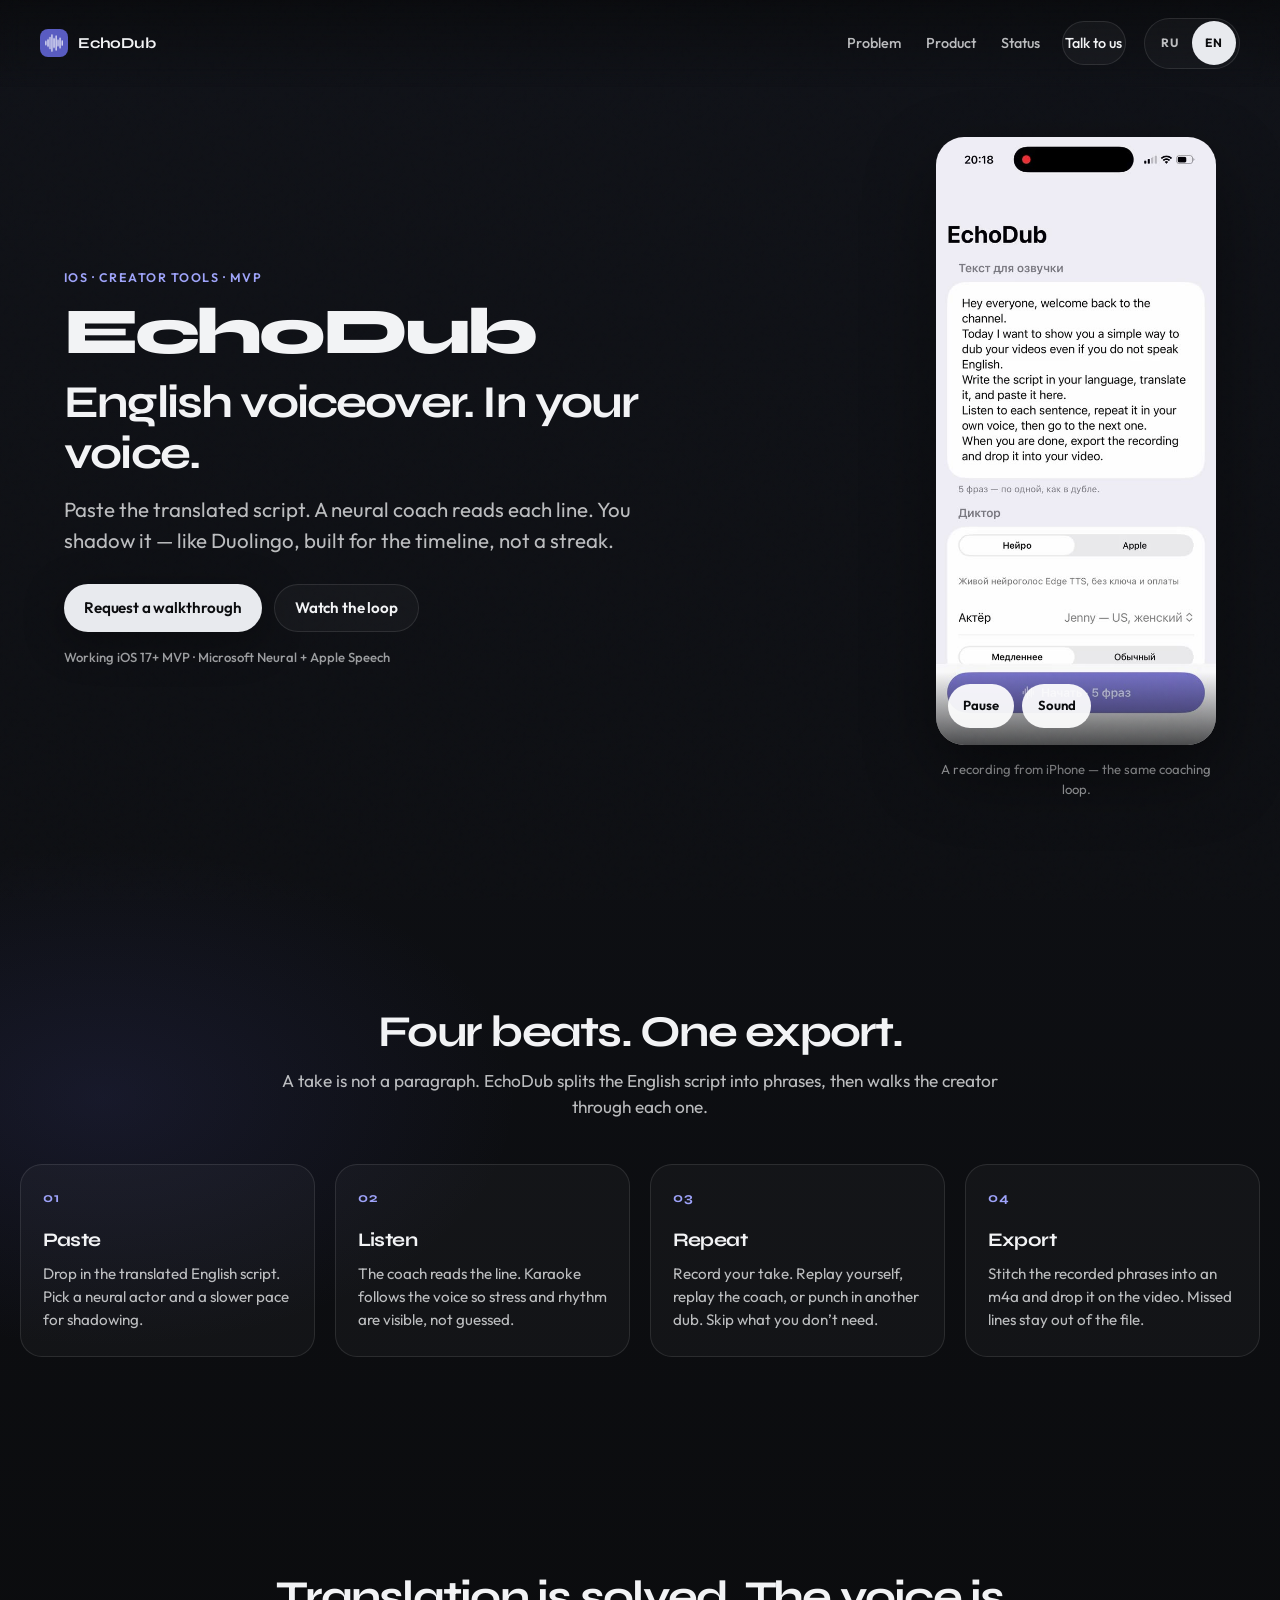
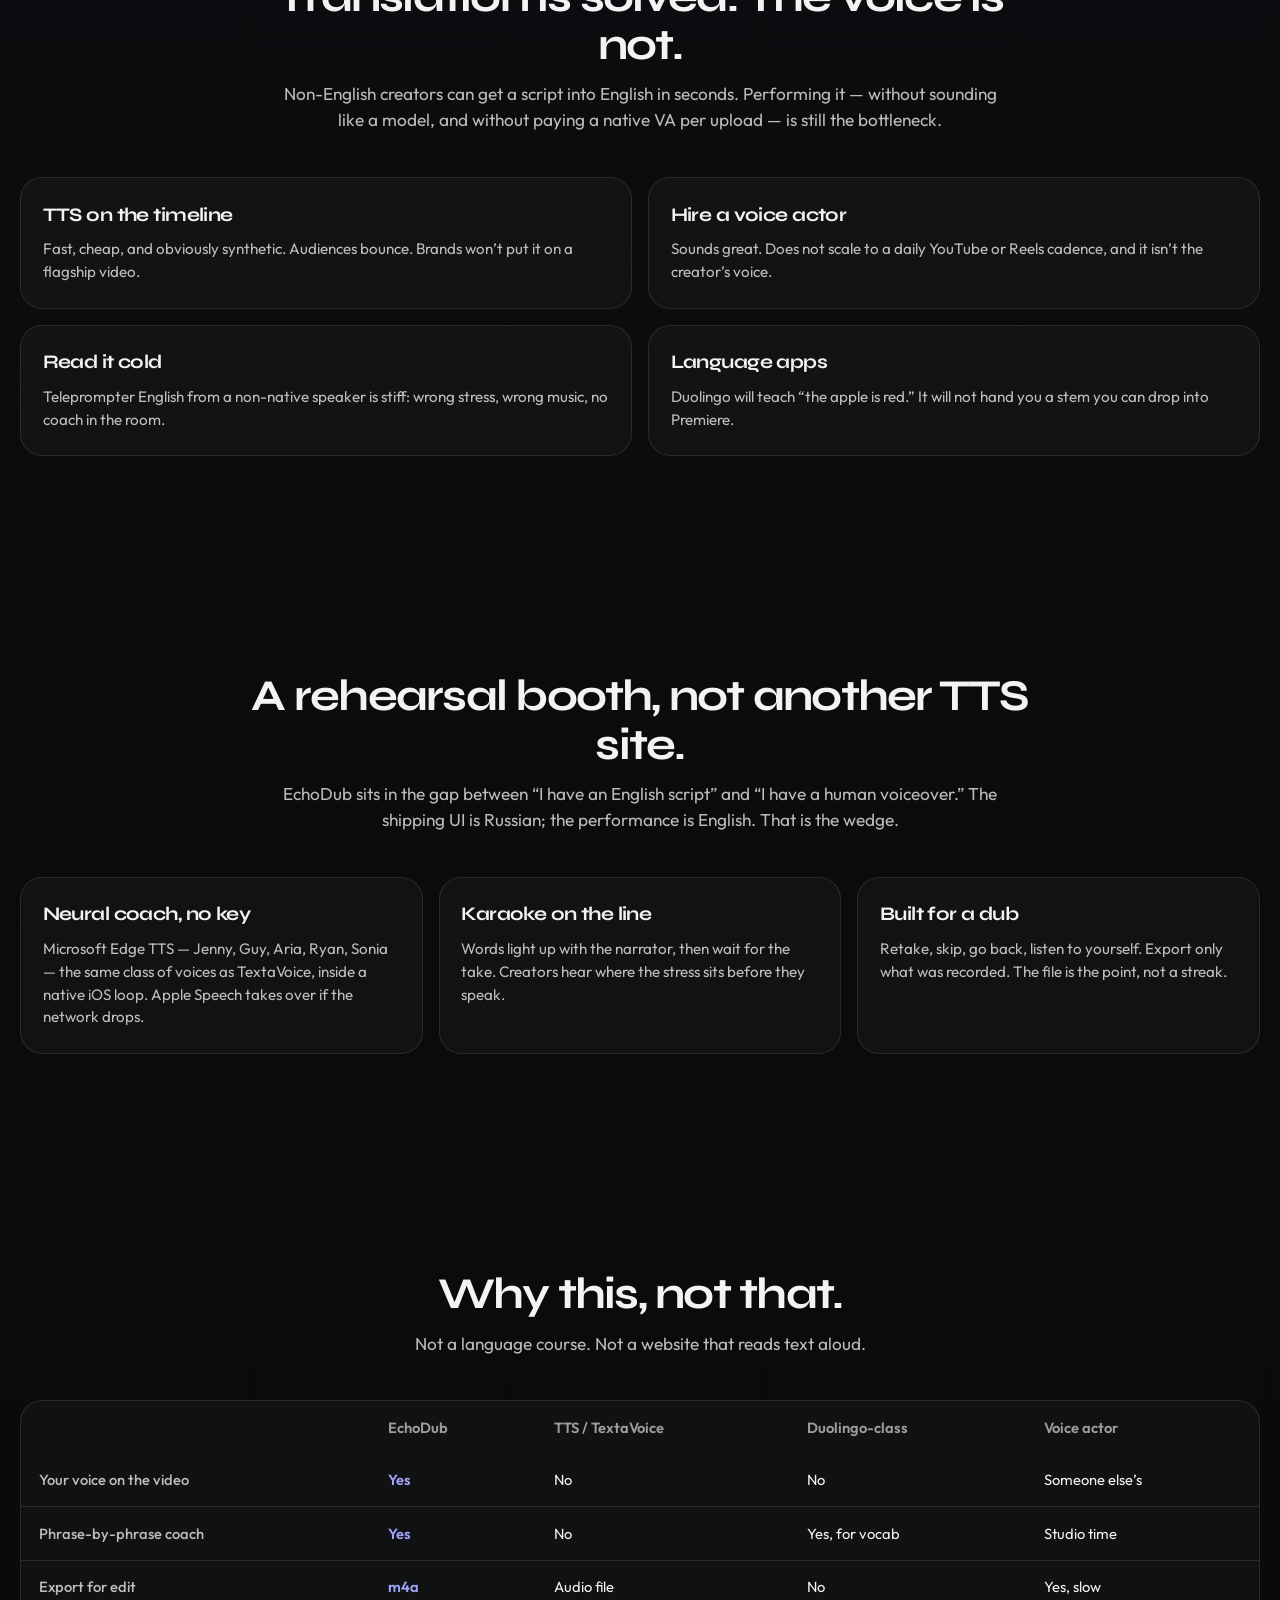
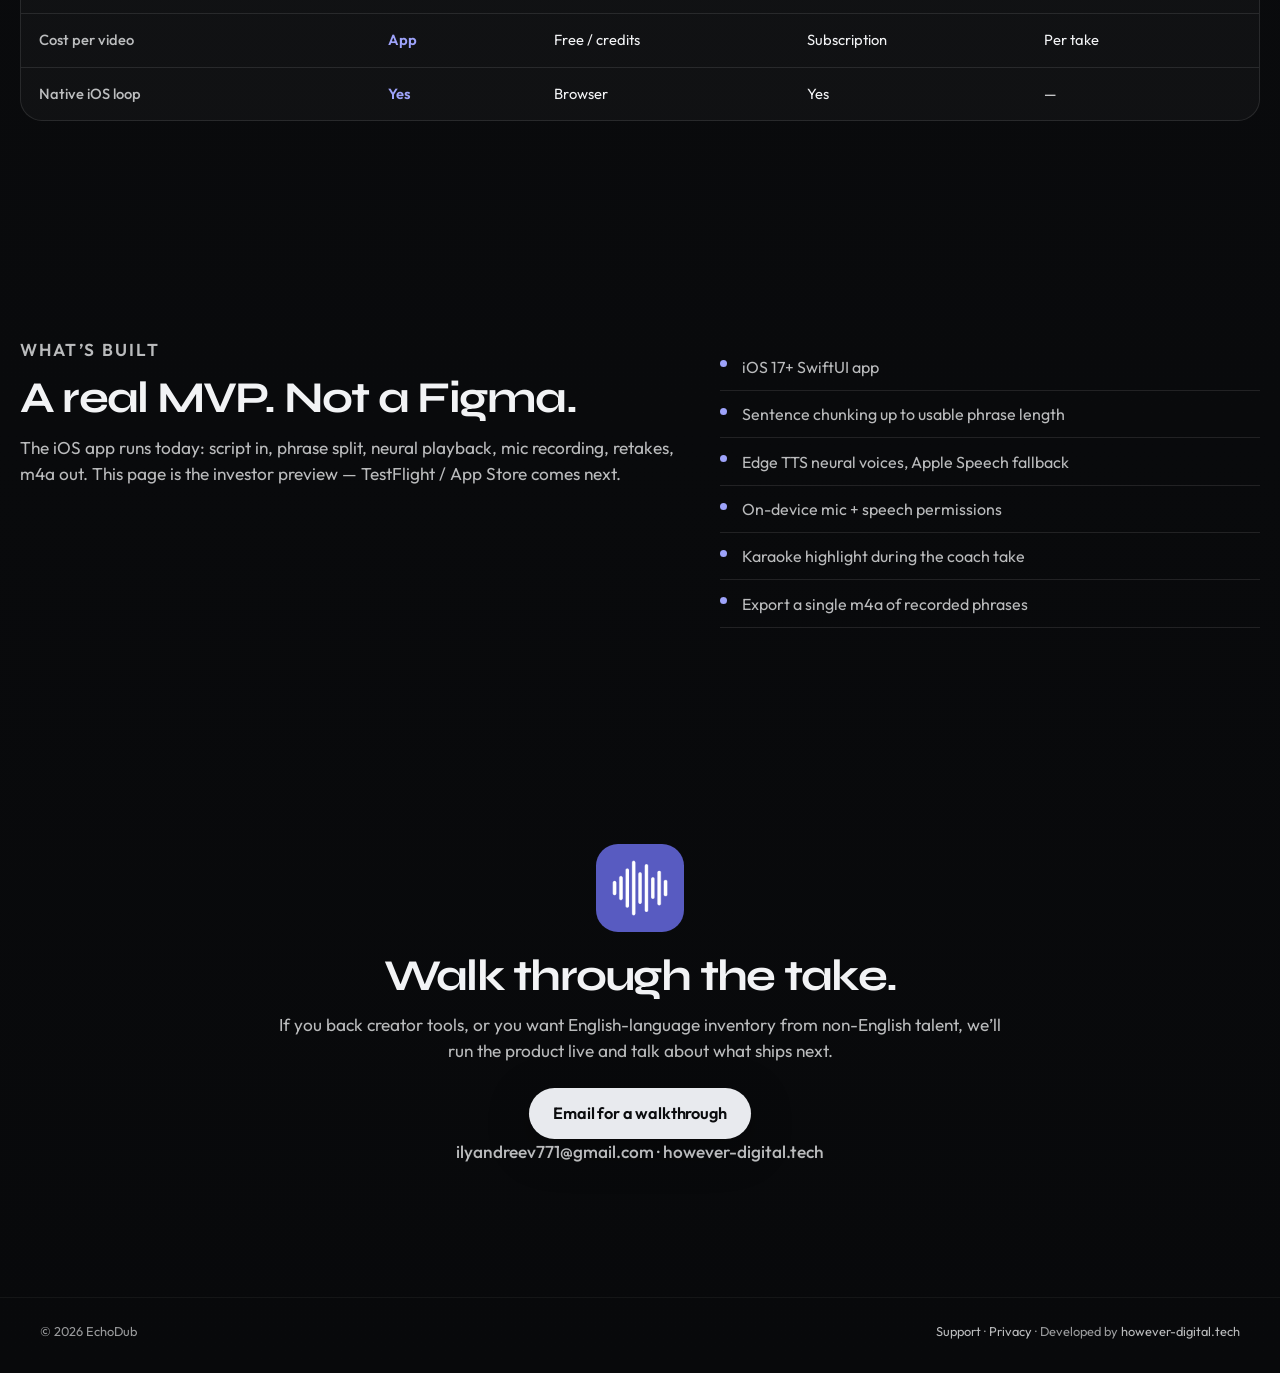
==== index.html @ b2bd5e0a "initial commit" ====
<!DOCTYPE html>
<html lang="ru">
  <head>
    <meta charset="utf-8" />
    <meta name="viewport" content="width=device-width, initial-scale=1" />
    <title>EchoDub — английская озвучка твоим голосом</title>
    <meta
      name="description"
      content="EchoDub — iOS-цикл для авторов, которые озвучивают ролики по-английски. Слушаешь нейрофразу, повторяешь своим голосом, экспортируешь дорожку."
    />
    <meta property="og:title" content="EchoDub" />
    <meta
      property="og:description"
      content="Английская озвучка. Твоим голосом. Слушай, повтори, экспортируй."
    />
    <meta
      property="og:image"
      content="https://ilyagaltsev.github.io/EchoDub-preview/assets/og.png"
    />
    <meta property="og:type" content="website" />
    <meta
      property="og:url"
      content="https://ilyagaltsev.github.io/EchoDub-preview/"
    />
    <meta name="twitter:card" content="summary_large_image" />
    <link rel="icon" type="image/png" sizes="32x32" href="assets/favicon-32.png" />
    <link rel="icon" type="image/png" sizes="128x128" href="assets/favicon-128.png" />
    <link rel="apple-touch-icon" href="assets/apple-touch-icon.png" />
    <link rel="preconnect" href="https://fonts.googleapis.com" />
    <link rel="preconnect" href="https://fonts.gstatic.com" crossorigin />
    <link
      href="https://fonts.googleapis.com/css2?family=Outfit:wght@400;500;600&family=Syne:wght@600;700;800&display=swap"
      rel="stylesheet"
    />
    <link rel="stylesheet" href="styles.css?v=4" />
    <script>
      (function () {
        var saved = localStorage.getItem("echodub-lang");
        var lang =
          saved === "en" || saved === "ru"
            ? saved
            : (navigator.language || "").toLowerCase().indexOf("en") === 0
              ? "en"
              : "ru";
        document.documentElement.lang = lang;
        document.documentElement.dataset.lang = lang;
      })();
    </script>
  </head>
  <body id="top">
    <a class="skip-link" href="#content" data-i18n="nav.skip">К содержанию</a>
    <div class="noise" aria-hidden="true"></div>

    <header class="site-header">
      <a class="brand-mark" href="#top" aria-label="EchoDub" data-i18n-aria="nav.home">
        <img src="assets/favicon-128.png" alt="" width="28" height="28" />
        <span>EchoDub</span>
      </a>
      <div class="header-right">
        <nav class="nav">
          <a href="#problem" data-i18n="nav.problem">Проблема</a>
          <a href="#product" data-i18n="nav.product">Продукт</a>
          <a href="#status" data-i18n="nav.status">Статус</a>
          <a class="nav-cta" href="#invest" data-i18n="nav.cta">Написать</a>
        </nav>
        <div class="lang-switch" role="group" aria-label="Язык" data-i18n-aria="nav.lang">
          <button type="button" data-set-lang="ru">RU</button>
          <button type="button" data-set-lang="en">EN</button>
        </div>
      </div>
    </header>

    <main id="content">
      <section class="hero">
        <div class="hero-copy">
          <p class="eyebrow" data-i18n="hero.eyebrow">iOS · инструменты для авторов · MVP</p>
          <p class="brand-hero">EchoDub</p>
          <h1 data-i18n="hero.h1">Английская озвучка. Твоим голосом.</h1>
          <p class="lede" data-i18n="hero.lede">
            Вставь переведённый сценарий. Нейродиктор читает каждую фразу. Ты
            повторяешь — как в Duolingo, только для монтажа, не для стрика.
          </p>
          <div class="cta-row">
            <a
              class="btn btn-primary"
              data-i18n="hero.cta"
              data-i18n-href="hero.mail"
              href="mailto:ilyandreev771@gmail.com?subject=EchoDub%20%E2%80%94%20%D0%B4%D0%B5%D0%BC%D0%BE"
              >Показать продукт</a
            >
            <a class="btn btn-ghost" href="#demo" data-i18n="hero.loop">Смотреть цикл</a>
          </div>
          <p class="meta" data-i18n="hero.meta">Рабочий MVP на iOS 17+ · Microsoft Neural + Apple Speech</p>
        </div>

        <div class="hero-stage">
          <figure class="phone" id="demo">
            <div class="phone-screen">
              <video
                class="demo-video"
                data-demo-video
                poster="assets/demo-poster.jpg"
                width="540"
                height="1174"
                playsinline
                muted
                loop
                preload="metadata"
              >
                <source src="assets/demo.mp4" type="video/mp4" />
              </video>
              <div class="video-bar">
                <button
                  type="button"
                  class="video-btn"
                  data-video-toggle
                  data-i18n-aria="demo.pause"
                  aria-label="Пауза"
                >
                  Пауза
                </button>
                <button
                  type="button"
                  class="video-btn"
                  data-video-sound
                  data-i18n-aria="demo.unmute"
                  aria-label="Включить звук"
                  aria-pressed="false"
                >
                  Звук
                </button>
              </div>
            </div>
            <figcaption class="demo-hint" data-i18n="demo.hint">Запись с iPhone — тот же цикл дубля.</figcaption>
          </figure>
        </div>
      </section>

      <section class="how" id="how">
        <div class="section-intro">
          <h2 data-i18n="how.h2">Четыре такта. Один экспорт.</h2>
          <p data-i18n="how.p">
            Дубль — это не абзац. EchoDub режет английский сценарий на фразы и
            проводит автора по каждой.
          </p>
        </div>
        <ol class="steps">
          <li>
            <span>01</span>
            <h3 data-i18n="how.1.h">Вставить</h3>
            <p data-i18n="how.1.p">Кидаешь английский перевод сценария. Выбираешь нейроактёра и более медленный темп для повтора.</p>
          </li>
          <li>
            <span>02</span>
            <h3 data-i18n="how.2.h">Слушать</h3>
            <p data-i18n="how.2.p">Диктор читает строку. Караоке идёт за голосом — ударение и ритм видно, а не угадываешь.</p>
          </li>
          <li>
            <span>03</span>
            <h3 data-i18n="how.3.h">Повторить</h3>
            <p data-i18n="how.3.p">Пишешь свой дубль. Слушаешь себя, слушаешь диктора или берёшь ещё дубль. Лишнее пропускаешь.</p>
          </li>
          <li>
            <span>04</span>
            <h3 data-i18n="how.4.h">Экспорт</h3>
            <p data-i18n="how.4.p">Склеиваешь записанные фразы в m4a и кидаешь на ролик. Пропущенные строки в файл не попадут.</p>
          </li>
        </ol>
      </section>

      <section class="problem" id="problem">
        <div class="section-intro">
          <h2 data-i18n="problem.h2">Перевод уже решён. Голос — нет.</h2>
          <p data-i18n="problem.p">
            Автор без английского получает сценарий за секунды. А сказать его —
            не как нейросеть и не нанимая носителя на каждый ролик — до сих пор
            узкое место.
          </p>
        </div>
        <ul class="split-list">
          <li>
            <h3 data-i18n="problem.1.h">TTS на таймлайне</h3>
            <p data-i18n="problem.1.p">Быстро, дёшево и сразу слышно, что это синтетика. Аудитория отваливается. На флагманский ролик такое не ставят.</p>
          </li>
          <li>
            <h3 data-i18n="problem.2.h">Нанять актёра</h3>
            <p data-i18n="problem.2.p">Звучит хорошо. Не масштабируется на ежедневный YouTube или Reels — и это уже не голос автора.</p>
          </li>
          <li>
            <h3 data-i18n="problem.3.h">Читать с листа</h3>
            <p data-i18n="problem.3.p">Английский с телесуфлёра без тренера выходит деревянным: не те ударения, не та мелодия.</p>
          </li>
          <li>
            <h3 data-i18n="problem.4.h">Языковые приложения</h3>
            <p data-i18n="problem.4.p">Duolingo научит «the apple is red». Стебель для Premiere он не отдаст.</p>
          </li>
        </ul>
      </section>

      <section class="product" id="product">
        <div class="section-intro">
          <h2 data-i18n="product.h2">Репетиционная будка, а не очередной TTS-сайт.</h2>
          <p data-i18n="product.p">
            EchoDub стоит между «есть английский сценарий» и «есть человеческая
            озвучка». Интерфейс — на русском. Дубль — на английском. В этом клин.
          </p>
        </div>
        <ul class="feature-list">
          <li>
            <h3 data-i18n="product.1.h">Нейродиктор без ключа</h3>
            <p data-i18n="product.1.p">
              Microsoft Edge TTS — Jenny, Guy, Aria, Ryan, Sonia — тот же класс
              голосов, что на TextaVoice, внутри нативного iOS-цикла. Если сеть
              падает, включается Apple Speech.
            </p>
          </li>
          <li>
            <h3 data-i18n="product.2.h">Караоке по строке</h3>
            <p data-i18n="product.2.p">
              Слова загораются вместе с диктором, потом ждут дубль. Автор слышит,
              куда падает ударение, до того как открыть рот.
            </p>
          </li>
          <li>
            <h3 data-i18n="product.3.h">Собрано под дубль</h3>
            <p data-i18n="product.3.p">
              Перезапись, пропуск, назад, послушать себя. В файл попадает только
              записанное. Нужен файл, а не стрик.
            </p>
          </li>
        </ul>
      </section>

      <section class="compare" id="compare">
        <div class="section-intro">
          <h2 data-i18n="compare.h2">Почему это, а не то.</h2>
          <p data-i18n="compare.p">Не курс языка. Не сайт, который читает текст вслух.</p>
        </div>
        <div class="table-wrap">
          <table>
            <thead>
              <tr>
                <th scope="col"><span class="visually-hidden" data-i18n="compare.col.metric">Критерий</span></th>
                <th scope="col">EchoDub</th>
                <th scope="col">TTS / TextaVoice</th>
                <th scope="col" data-i18n="compare.col.duo">Duolingo и аналоги</th>
                <th scope="col" data-i18n="compare.col.va">Актёр озвучки</th>
              </tr>
            </thead>
            <tbody>
              <tr>
                <th scope="row" data-i18n="compare.r1.h">Твой голос в ролике</th>
                <td data-i18n="compare.yes">Да</td>
                <td data-i18n="compare.no">Нет</td>
                <td data-i18n="compare.no">Нет</td>
                <td data-i18n="compare.r1.va">Чужой</td>
              </tr>
              <tr>
                <th scope="row" data-i18n="compare.r2.h">Тренер по фразам</th>
                <td data-i18n="compare.yes">Да</td>
                <td data-i18n="compare.no">Нет</td>
                <td data-i18n="compare.r2.duo">Да, для слов</td>
                <td data-i18n="compare.r2.va">Студийное время</td>
              </tr>
              <tr>
                <th scope="row" data-i18n="compare.r3.h">Экспорт в монтаж</th>
                <td>m4a</td>
                <td data-i18n="compare.r3.tts">Аудиофайл</td>
                <td data-i18n="compare.no">Нет</td>
                <td data-i18n="compare.r3.va">Да, медленно</td>
              </tr>
              <tr>
                <th scope="row" data-i18n="compare.r4.h">Цена за ролик</th>
                <td data-i18n="compare.r4.app">Приложение</td>
                <td data-i18n="compare.r4.tts">Бесплатно / кредиты</td>
                <td data-i18n="compare.r4.duo">Подписка</td>
                <td data-i18n="compare.r4.va">За дубль</td>
              </tr>
              <tr>
                <th scope="row" data-i18n="compare.r5.h">Нативный цикл на iOS</th>
                <td data-i18n="compare.yes">Да</td>
                <td data-i18n="compare.r5.tts">Браузер</td>
                <td data-i18n="compare.yes">Да</td>
                <td>—</td>
              </tr>
            </tbody>
          </table>
        </div>
      </section>

      <section class="status" id="status">
        <div class="status-grid">
          <div>
            <p class="eyebrow" data-i18n="status.eyebrow">Что уже есть</p>
            <h2 data-i18n="status.h2">Живой MVP. Не Figma.</h2>
            <p data-i18n="status.p">
              iOS-приложение работает сегодня: сценарий, нарезка фраз, нейроголос,
              микрофон, перезаписи, m4a на выходе. Эта страница — превью для
              инвесторов. Дальше — TestFlight и App Store.
            </p>
          </div>
          <ul class="built">
            <li data-i18n="status.1">SwiftUI-приложение на iOS 17+</li>
            <li data-i18n="status.2">Нарезка текста на рабочие фразы</li>
            <li data-i18n="status.3">Голоса Edge TTS и запасной Apple Speech</li>
            <li data-i18n="status.4">Микрофон и распознавание речи на устройстве</li>
            <li data-i18n="status.5">Караоке, пока читает диктор</li>
            <li data-i18n="status.6">Один m4a из записанных фраз</li>
          </ul>
        </div>
      </section>

      <section class="invest" id="invest">
        <div class="invest-inner">
          <img class="download-icon" src="assets/icon.png" alt="" width="88" height="88" />
          <h2 data-i18n="invest.h2">Пройдём дубль вместе.</h2>
          <p data-i18n="invest.p">
            Если вам интересны инструменты для авторов или английский инвентарь
            от неанглоязычных талантов — покажем продукт вживую и поговорим, что
            уходит в следующий релиз.
          </p>
          <a
            class="btn btn-primary btn-lg"
            data-i18n="invest.cta"
            data-i18n-href="hero.mail"
            href="mailto:ilyandreev771@gmail.com?subject=EchoDub%20%E2%80%94%20%D0%B4%D0%B5%D0%BC%D0%BE"
            >Написать письмо</a
          >
          <p class="meta">ilyandreev771@gmail.com · however-digital.tech</p>
        </div>
      </section>
    </main>

    <footer class="site-footer">
      <span>© 2026 EchoDub</span>
      <span
        ><a href="support.html" data-i18n="footer.support">Поддержка</a>
        ·
        <a href="privacy.html" data-i18n="footer.privacy">Конфиденциальность</a>
        ·
        <span data-i18n="footer.made">Сделано в</span>
        <a
          href="https://however-digital.tech"
          target="_blank"
          rel="noopener noreferrer"
          >however-digital.tech</a
        ></span
      >
    </footer>

    <script src="script.js?v=4"></script>
  </body>
</html>
---- styles.css ----
:root {
  --bg: #0b0c0e;
  --bg-elevated: #12141a;
  --ink: #f2f3f5;
  --muted: rgba(242, 243, 245, 0.76);
  --faint: rgba(242, 243, 245, 0.62);
  --line: rgba(255, 255, 255, 0.1);
  --accent: #e8eaee;
  --accent-ink: #0b0c0e;
  --indigo: #585bc1;
  --indigo-soft: #9ea3fa;
  --record: #e11d2e;
  --ios-bg: #f2f2f7;
  --ios-card: #ffffff;
  --ios-ink: #1c1c1e;
  --ios-muted: #6c6c70;
  --ios-blue: #585bc1;
  --ios-separator: rgba(60, 60, 67, 0.29);
  --font-display: "Syne", sans-serif;
  --font-body: "Outfit", sans-serif;
  --ease: cubic-bezier(0.22, 1, 0.36, 1);
  --focus: #9ea3fa;
}

*,
*::before,
*::after {
  box-sizing: border-box;
}

html {
  overflow-x: hidden;
}

@media (prefers-reduced-motion: no-preference) {
  html {
    scroll-behavior: smooth;
  }
}

body {
  margin: 0;
  min-height: 100vh;
  max-width: 100%;
  color: var(--ink);
  font-family: var(--font-body);
  font-weight: 400;
  line-height: 1.5;
  background:
    radial-gradient(1100px 640px at 82% -8%, rgba(88, 91, 193, 0.28), transparent 55%),
    radial-gradient(800px 480px at 8% 24%, rgba(88, 91, 193, 0.14), transparent 52%),
    linear-gradient(180deg, #101218 0%, var(--bg) 38%, #08090b 100%);
  overflow-x: hidden;
}

img {
  display: block;
  max-width: 100%;
}

a {
  color: inherit;
  text-decoration: none;
}

.skip-link {
  position: absolute;
  left: 1rem;
  top: 0;
  z-index: 80;
  transform: translateY(-120%);
  padding: 0.7rem 1rem;
  border-radius: 999px;
  background: var(--accent);
  color: var(--accent-ink);
  font-weight: 600;
}

.skip-link:focus {
  transform: translateY(0.85rem);
}

.visually-hidden {
  position: absolute;
  width: 1px;
  height: 1px;
  padding: 0;
  margin: -1px;
  overflow: hidden;
  clip: rect(0, 0, 0, 0);
  white-space: nowrap;
  border: 0;
}

:focus-visible {
  outline: 2px solid var(--focus);
  outline-offset: 3px;
}

.noise {
  pointer-events: none;
  position: fixed;
  inset: 0;
  z-index: 50;
  opacity: 0.035;
  background-image: url("data:image/svg+xml,%3Csvg viewBox='0 0 200 200' xmlns='http://www.w3.org/2000/svg'%3E%3Cfilter id='n'%3E%3CfeTurbulence type='fractalNoise' baseFrequency='0.85' numOctaves='4' stitchTiles='stitch'/%3E%3C/filter%3E%3Crect width='100%25' height='100%25' filter='url(%23n)'/%3E%3C/svg%3E");
  mix-blend-mode: overlay;
}

.site-header {
  position: fixed;
  top: 0;
  left: 0;
  right: 0;
  z-index: 40;
  display: flex;
  align-items: center;
  justify-content: space-between;
  padding: 1.1rem clamp(1.25rem, 4vw, 2.5rem);
  background: linear-gradient(180deg, rgba(8, 9, 11, 0.72), transparent);
  backdrop-filter: blur(10px);
}

.brand-mark {
  display: inline-flex;
  align-items: center;
  min-height: 44px;
  gap: 0.65rem;
  font-family: var(--font-display);
  font-weight: 700;
  font-size: 0.95rem;
  letter-spacing: -0.02em;
}

.brand-mark img {
  border-radius: 8px;
}

.header-right {
  display: flex;
  align-items: center;
  flex-wrap: nowrap;
  gap: 1.15rem;
}

.nav {
  display: flex;
  align-items: center;
  gap: 1.25rem;
}

.nav a {
  display: inline-flex;
  align-items: center;
  min-height: 44px;
  padding: 0 0.15rem;
  font-size: 0.9rem;
  font-weight: 500;
  color: var(--muted);
  transition: color 0.25s var(--ease);
}

.nav a:hover,
.nav a[aria-current="page"] {
  color: var(--ink);
}

.nav-cta {
  padding: 0 0.95rem;
  border: 1px solid var(--line);
  border-radius: 999px;
  color: var(--ink) !important;
  background: rgba(255, 255, 255, 0.04);
}

.lang-switch {
  display: inline-flex;
  padding: 0.18rem;
  border: 1px solid var(--line);
  border-radius: 999px;
  background: rgba(255, 255, 255, 0.03);
}

.lang-switch button {
  min-width: 44px;
  min-height: 44px;
  padding: 0 0.55rem;
  border: 0;
  border-radius: 999px;
  background: transparent;
  color: var(--muted);
  font: inherit;
  font-size: 0.75rem;
  font-weight: 700;
  letter-spacing: 0.06em;
  cursor: pointer;
}

.lang-switch button[aria-pressed="true"] {
  background: var(--accent);
  color: var(--accent-ink);
}

.lang-switch button:active,
.btn:active,
.ios-cta:active,
.mic:active {
  opacity: 0.82;
}

.hero {
  position: relative;
  width: min(1400px, 100%);
  min-width: 0;
  min-height: 100svh;
  display: grid;
  grid-template-columns: minmax(0, 1fr) auto;
  align-items: center;
  gap: clamp(2.5rem, 6vw, 5.5rem);
  margin-inline: auto;
  padding: clamp(6.5rem, 12vh, 8rem) clamp(1.5rem, 5vw, 4rem) clamp(3rem, 8vh, 5rem);
}

.hero-copy {
  width: auto;
  max-width: 46rem;
  min-width: 0;
  animation: rise 0.9s var(--ease) both;
}

.eyebrow {
  margin: 0 0 0.85rem;
  font-size: 0.78rem;
  font-weight: 600;
  letter-spacing: 0.12em;
  text-transform: uppercase;
  color: var(--indigo-soft);
}

.brand-hero {
  margin: 0 0 0.85rem;
  font-family: var(--font-display);
  font-weight: 800;
  font-size: clamp(2.6rem, 6vw, 4.1rem);
  letter-spacing: -0.05em;
  line-height: 0.95;
}

.hero h1 {
  margin: 0 0 1rem;
  max-width: 18ch;
  font-family: var(--font-display);
  font-weight: 700;
  font-size: clamp(1.7rem, 3.6vw, 2.85rem);
  letter-spacing: -0.04em;
  line-height: 1.12;
}

.lede {
  margin: 0 0 1.75rem;
  max-width: 38rem;
  color: var(--muted);
  font-size: clamp(1.08rem, 1.8vw, 1.28rem);
}

.cta-row {
  display: flex;
  flex-wrap: wrap;
  gap: 0.75rem;
  margin-bottom: 1rem;
}

.btn {
  display: inline-flex;
  align-items: center;
  justify-content: center;
  min-height: 44px;
  padding: 0.7rem 1.25rem;
  border-radius: 999px;
  font-weight: 600;
  font-size: 0.95rem;
  letter-spacing: -0.01em;
  transition:
    transform 0.3s var(--ease),
    background 0.3s var(--ease),
    border-color 0.3s var(--ease),
    box-shadow 0.3s var(--ease),
    opacity 0.15s var(--ease);
}

.btn-primary {
  background: var(--accent);
  color: var(--accent-ink);
  box-shadow: 0 10px 40px rgba(0, 0, 0, 0.35);
}

.btn-primary:hover {
  transform: translateY(-2px);
  box-shadow: 0 16px 48px rgba(0, 0, 0, 0.45);
}

.btn-ghost {
  border: 1px solid var(--line);
  background: rgba(255, 255, 255, 0.03);
  color: var(--ink);
}

.btn-ghost:hover {
  border-color: rgba(255, 255, 255, 0.28);
  background: rgba(255, 255, 255, 0.06);
}

.btn-lg {
  min-height: 3.2rem;
  padding-inline: 1.5rem;
  font-size: 1.02rem;
}

.meta {
  margin: 0;
  color: var(--faint);
  font-size: 0.82rem;
  font-weight: 500;
}

.hero-stage {
  display: flex;
  justify-content: center;
  min-width: 0;
  animation: rise 1s var(--ease) 0.12s both;
}

.phone {
  width: 280px;
  margin: 0;
  scroll-margin-top: 5.5rem;
}

.phone-screen {
  position: relative;
  aspect-ratio: 540 / 1174;
  border-radius: 28px;
  overflow: hidden;
  background: #000;
  box-shadow: 0 28px 70px rgba(0, 0, 0, 0.42);
}

.demo-video {
  position: absolute;
  inset: 0;
  display: block;
  width: 100%;
  height: 100%;
  object-fit: cover;
}

.video-bar {
  position: absolute;
  left: 0;
  right: 0;
  bottom: 0;
  z-index: 2;
  display: flex;
  gap: 0.5rem;
  padding: 0.75rem 0.75rem 1.1rem;
  background: linear-gradient(180deg, transparent, rgba(8, 9, 11, 0.72));
}

.video-btn {
  min-height: 44px;
  padding: 0 0.95rem;
  border: 0;
  border-radius: 999px;
  background: rgba(255, 255, 255, 0.92);
  color: var(--accent-ink);
  font: inherit;
  font-size: 0.82rem;
  font-weight: 650;
  cursor: pointer;
}

.video-btn:active {
  opacity: 0.82;
}

.video-btn[aria-pressed="true"] {
  background: var(--accent);
}

.status-bar {
  position: absolute;
  top: 0;
  left: 0;
  right: 0;
  z-index: 3;
  display: flex;
  justify-content: space-between;
  align-items: flex-end;
  height: 36px;
  margin: 0;
  padding: 0 22px 7px;
  color: var(--ios-ink);
  font-size: 12px;
  font-weight: 600;
  letter-spacing: -0.02em;
}

.status-icons {
  display: flex;
  gap: 5px;
  align-items: center;
  color: inherit;
}

.status-icons svg {
  display: block;
}

.ios-screen {
  position: absolute;
  inset: 0;
  display: flex;
  flex-direction: column;
  opacity: 0;
  pointer-events: none;
  transform: translateX(12px);
  transition:
    opacity 0.35s var(--ease),
    transform 0.35s var(--ease);
}

.ios-screen.is-active {
  opacity: 1;
  pointer-events: auto;
  transform: none;
}

.ios-nav {
  padding: 40px 16px 6px 20px;
}

.ios-nav h2 {
  margin: 0;
  font-size: 28px;
  font-weight: 700;
  letter-spacing: -0.03em;
  line-height: 1.15;
}

.ios-nav-inline {
  display: grid;
  grid-template-columns: 1fr auto 1fr;
  align-items: center;
  padding: 40px 8px 10px;
}

.ios-nav-inline h2 {
  font-size: 16px;
  font-weight: 600;
  text-align: center;
  letter-spacing: -0.02em;
}

.ios-back {
  display: inline-flex;
  align-items: center;
  min-height: 28px;
  color: var(--ios-blue);
  font-size: 15px;
  font-weight: 400;
}

.ios-chevron {
  display: inline-block;
  width: 9px;
  height: 9px;
  margin-right: 4px;
  border-left: 2.2px solid currentColor;
  border-bottom: 2.2px solid currentColor;
  transform: rotate(45deg) translateY(-1px);
}

.ios-scroll {
  flex: 1;
  overflow: hidden;
  padding-bottom: 8px;
}

.ios-section {
  margin: 16px 20px 6px;
  font-size: 13px;
  font-weight: 400;
  letter-spacing: -0.01em;
  color: var(--ios-muted);
}

.ios-card {
  margin: 0 16px;
  padding: 12px 16px;
  background: var(--ios-card);
  border-radius: 10px;
  box-shadow: 0 0 0 0.5px rgba(0, 0, 0, 0.04);
}

.ios-script {
  min-height: 132px;
  font-size: 15px;
  line-height: 1.4;
  color: var(--ios-ink);
}

.ios-foot {
  margin: 8px 20px 4px;
  font-size: 13px;
  line-height: 1.35;
  color: var(--ios-muted);
}

.ios-rows {
  padding: 4px 0;
}

.ios-row {
  display: flex;
  align-items: center;
  justify-content: space-between;
  gap: 8px;
  min-height: 44px;
  padding: 10px 16px;
  font-size: 15px;
  border-top: 0.5px solid var(--ios-separator);
}

.ios-row:first-child {
  border-top: 0;
}

.ios-row-cta {
  justify-content: center;
  color: var(--ios-blue);
  font-weight: 600;
}

.ios-row-chevron {
  flex: none;
  margin: 0 0 0 2px;
  color: #c7c7cc;
  transform: rotate(-135deg) translateY(-1px);
}

.ios-muted {
  color: var(--ios-muted);
  margin-left: auto;
}

.ios-seg {
  display: grid;
  grid-template-columns: 1fr 1fr;
  gap: 0;
  margin: 8px 12px;
  padding: 2px;
  background: rgba(118, 118, 128, 0.12);
  border-radius: 9px;
}

.ios-seg span {
  min-height: 28px;
  display: flex;
  align-items: center;
  justify-content: center;
  padding: 4px 6px;
  text-align: center;
  font-size: 13px;
  font-weight: 500;
  color: var(--ios-ink);
  border-radius: 7px;
}

.ios-seg .is-on {
  background: #fff;
  color: var(--ios-ink);
  box-shadow: 0 1px 4px rgba(0, 0, 0, 0.12);
}

.ios-dock {
  padding: 10px 20px 24px;
  background: rgba(242, 242, 247, 0.92);
  border-top: 0.5px solid var(--ios-separator);
}

.ios-cta {
  width: 100%;
  min-height: 44px;
  border: 0;
  border-radius: 12px;
  background: var(--ios-blue);
  color: #fff;
  font: inherit;
  font-size: 15px;
  font-weight: 600;
}

.coach-body {
  flex: 1;
  display: flex;
  flex-direction: column;
  align-items: center;
  padding: 4px 18px 0;
}

.coach-progress {
  width: 100%;
}

.coach-progress-row {
  display: flex;
  justify-content: space-between;
  margin-bottom: 6px;
  font-size: 13px;
  font-weight: 650;
}

.bar {
  height: 4px;
  overflow: hidden;
  background: rgba(88, 91, 193, 0.18);
  border-radius: 99px;
}

.bar i {
  display: block;
  height: 100%;
  width: 40%;
  background: var(--ios-blue);
  border-radius: inherit;
  transition: width 0.45s var(--ease);
}

.phrase {
  margin: auto 0 0;
  max-width: 22ch;
  text-align: center;
  font-family: "Iowan Old Style", "Palatino Linotype", Palatino, Georgia, serif;
  font-size: 18px;
  font-weight: 650;
  line-height: 1.35;
  letter-spacing: -0.02em;
}

.phrase span {
  color: rgba(60, 60, 67, 0.38);
  font-weight: 400;
  transition: color 0.12s linear, background-color 0.12s linear;
}

.phrase span.is-spoken,
.phrase span.is-current {
  color: var(--ios-blue);
  font-weight: 700;
}

.phrase span.is-current {
  background: rgba(88, 91, 193, 0.16);
  border-radius: 4px;
}

.phrase.is-plain span {
  color: var(--ios-ink);
  background: none;
}

.phase {
  display: inline-flex;
  align-items: center;
  gap: 6px;
  margin: 18px 0 0;
  font-size: 14px;
  font-weight: 650;
  color: var(--ios-muted);
}

.phase.is-record {
  color: var(--record);
}

.phase-dot {
  width: 8px;
  height: 8px;
  border-radius: 50%;
  background: currentColor;
}

.phase.is-listen .phase-dot,
.phase.is-record .phase-dot {
  animation: pulse 1s ease-in-out infinite;
}

.coach-note {
  margin: 8px 0 0;
  min-height: 16px;
  font-size: 13px;
  color: var(--ios-muted);
}

.coach-dock {
  min-height: 148px;
  display: flex;
  flex-direction: column;
  align-items: center;
  justify-content: center;
  gap: 8px;
}

.mic {
  width: 64px;
  height: 64px;
  border: 0;
  border-radius: 50%;
  background: var(--ios-blue);
  box-shadow: 0 8px 20px rgba(88, 91, 193, 0.35);
}

.mic.is-record {
  background: var(--record);
  box-shadow: 0 8px 20px rgba(225, 29, 46, 0.35);
}

.mic-label {
  margin: 0;
  font-size: 13px;
  font-weight: 650;
}

.ghost-link {
  margin: 0;
  min-height: 28px;
  display: inline-flex;
  align-items: center;
  font-size: 15px;
  color: var(--ios-blue);
}

.review-actions {
  display: grid;
  grid-template-columns: 1fr 1fr 1fr;
  gap: 8px;
  width: 100%;
}

.review-actions span {
  display: flex;
  flex-direction: column;
  align-items: center;
  justify-content: center;
  gap: 4px;
  min-height: 44px;
  padding: 8px 4px;
  border: 0.5px solid var(--ios-separator);
  border-radius: 10px;
  font-size: 11px;
  font-weight: 500;
  color: var(--ios-blue);
}

.ios-done .done-count {
  margin: 4px 0 0;
  font-size: 32px;
  font-weight: 750;
  letter-spacing: -0.04em;
}

.ios-done .done-sub {
  margin: 0 0 12px;
  color: var(--ios-muted);
  font-size: 15px;
}

.demo-hint {
  margin: 0.9rem 0 0;
  text-align: center;
  color: var(--faint);
  font-size: 0.82rem;
}

.ios-done .ios-foot {
  margin: 10px 0 0;
}

.section-intro {
  width: min(860px, 100%);
  margin: 0 auto 2.75rem;
  text-align: center;
  padding-inline: 1.25rem;
}

.section-intro h2,
.invest h2,
.status h2 {
  margin: 0 0 0.75rem;
  font-family: var(--font-display);
  font-weight: 700;
  font-size: clamp(1.8rem, 4vw, 2.75rem);
  letter-spacing: -0.04em;
  line-height: 1.1;
}

.section-intro p,
.invest p,
.status p {
  margin: 0 auto;
  max-width: 46rem;
  color: var(--muted);
  font-size: 1.08rem;
}

.how,
.problem,
.product,
.compare,
.status,
.invest {
  padding: clamp(4.5rem, 12vh, 7.5rem) 0;
  scroll-margin-top: 4.5rem;
}

.steps {
  display: grid;
  grid-template-columns: repeat(4, minmax(0, 1fr));
  gap: 1.25rem;
  width: min(1240px, calc(100% - 2.5rem));
  margin: 0 auto;
  padding: 0;
  list-style: none;
}

.steps li,
.split-list li,
.feature-list li {
  padding: 1.4rem 1.35rem 1.5rem;
  border: 1px solid var(--line);
  border-radius: 22px;
  background: rgba(255, 255, 255, 0.03);
}

.steps span {
  display: block;
  margin-bottom: 1.1rem;
  color: var(--indigo-soft);
  font-family: var(--font-display);
  font-size: 0.85rem;
  font-weight: 700;
  letter-spacing: 0.08em;
}

.steps h3,
.split-list h3,
.feature-list h3 {
  margin: 0 0 0.55rem;
  font-family: var(--font-display);
  font-weight: 700;
  font-size: 1.2rem;
  letter-spacing: -0.03em;
}

.steps p,
.split-list p,
.feature-list p {
  margin: 0;
  color: var(--muted);
  font-size: 0.95rem;
}

.split-list {
  display: grid;
  grid-template-columns: repeat(2, minmax(0, 1fr));
  gap: 1rem;
  width: min(1240px, calc(100% - 2.5rem));
  margin: 0 auto;
  padding: 0;
  list-style: none;
}

.feature-list {
  display: grid;
  grid-template-columns: repeat(3, minmax(0, 1fr));
  gap: 1rem;
  width: min(1240px, calc(100% - 2.5rem));
  margin: 0 auto;
  padding: 0;
  list-style: none;
}

.table-wrap {
  width: min(1240px, calc(100% - 2.5rem));
  margin: 0 auto;
  overflow-x: auto;
  border: 1px solid var(--line);
  border-radius: 22px;
  background: rgba(255, 255, 255, 0.03);
}

table {
  width: 100%;
  border-collapse: collapse;
  font-size: 0.92rem;
}

th,
td {
  padding: 0.95rem 1.1rem;
  text-align: left;
  border-bottom: 1px solid var(--line);
  white-space: nowrap;
}

thead th {
  color: var(--faint);
  font-weight: 600;
}

tbody th {
  color: var(--muted);
  font-weight: 500;
}

td:nth-child(2) {
  color: var(--indigo-soft);
  font-weight: 600;
}

tr:last-child th,
tr:last-child td {
  border-bottom: 0;
}

.status-grid {
  display: grid;
  grid-template-columns: 1.1fr 0.9fr;
  gap: 2.5rem;
  align-items: start;
  width: min(1240px, calc(100% - 2.5rem));
  margin: 0 auto;
}

.status .eyebrow {
  margin-bottom: 0.7rem;
}

.status h2,
.status p {
  text-align: left;
  margin-left: 0;
}

.built {
  margin: 0.4rem 0 0;
  padding: 0;
  list-style: none;
}

.built li {
  position: relative;
  padding: 0.7rem 0 0.7rem 1.4rem;
  border-bottom: 1px solid var(--line);
  color: var(--muted);
}

.built li::before {
  content: "";
  position: absolute;
  left: 0;
  top: 1.05rem;
  width: 7px;
  height: 7px;
  border-radius: 50%;
  background: var(--indigo-soft);
}

.invest-inner {
  width: min(760px, calc(100% - 2.5rem));
  margin: 0 auto;
  text-align: center;
}

.download-icon {
  width: 88px;
  height: 88px;
  margin: 0 auto 1.25rem;
  border-radius: 22px;
}

.invest p {
  margin-bottom: 1.5rem;
}

.page-legal .legal-main,
.page-support .support-main {
  width: min(720px, calc(100% - 2.5rem));
  margin: 0 auto;
  padding: 8rem 0 5rem;
}

.support-toast {
  margin: 0 0 1.5rem;
  padding: 0.9rem 1.1rem;
  border-radius: 14px;
  background: rgba(120, 190, 140, 0.12);
  border: 1px solid rgba(160, 220, 180, 0.25);
  color: #d8f0e0;
  font-size: 0.95rem;
}

.support-form {
  position: relative;
  display: flex;
  flex-direction: column;
  gap: 1rem;
  margin-top: 2rem;
  padding: 1.35rem;
  border-radius: 22px;
  background: rgba(255, 255, 255, 0.03);
  border: 1px solid var(--line);
}

.support-honey {
  position: absolute;
  left: -9999px;
  opacity: 0;
  height: 0;
  width: 0;
}

.support-form label {
  display: flex;
  flex-direction: column;
  gap: 0.4rem;
  font-size: 0.86rem;
  font-weight: 500;
  color: var(--muted);
}

.support-form input,
.support-form select,
.support-form textarea {
  width: 100%;
  min-height: 44px;
  border: 1px solid var(--line);
  border-radius: 12px;
  background: rgba(0, 0, 0, 0.35);
  color: var(--ink);
  font: inherit;
  font-size: 0.98rem;
  padding: 0.75rem 0.9rem;
}

.support-form textarea {
  resize: vertical;
  min-height: 8rem;
}

.support-form select {
  appearance: none;
  background-image: linear-gradient(45deg, transparent 50%, rgba(255, 255, 255, 0.45) 50%),
    linear-gradient(135deg, rgba(255, 255, 255, 0.45) 50%, transparent 50%);
  background-position: calc(100% - 18px) calc(50% - 2px), calc(100% - 12px) calc(50% - 2px);
  background-size: 6px 6px, 6px 6px;
  background-repeat: no-repeat;
}

.support-form .btn {
  align-self: flex-start;
  margin-top: 0.25rem;
}

.support-form-meta {
  margin: 0.25rem 0 0;
  font-size: 0.82rem;
  color: var(--faint);
}

.support-form-meta a {
  color: var(--ink);
  border-bottom: 1px solid rgba(255, 255, 255, 0.25);
}

.legal-eyebrow,
.support-eyebrow {
  margin: 0 0 0.6rem;
  font-size: 0.85rem;
  font-weight: 600;
  letter-spacing: 0.04em;
  text-transform: uppercase;
  color: var(--faint);
}

.legal-article h1,
.support-intro h1 {
  margin: 0 0 0.65rem;
  font-family: var(--font-display);
  font-weight: 700;
  font-size: clamp(1.9rem, 4.5vw, 2.6rem);
  letter-spacing: -0.04em;
  line-height: 1.1;
}

.legal-updated {
  margin: 0 0 1.75rem;
  color: var(--faint);
  font-size: 0.9rem;
}

.legal-article h2 {
  margin: 2rem 0 0.75rem;
  font-family: var(--font-display);
  font-size: 1.2rem;
  font-weight: 700;
  letter-spacing: -0.03em;
}

.legal-article p,
.support-intro p,
.legal-article ul {
  margin: 0 0 1rem;
  color: var(--muted);
  font-size: 1.02rem;
  line-height: 1.55;
}

.legal-article ul {
  padding-left: 1.15rem;
}

.legal-article li {
  margin-bottom: 0.55rem;
}

.legal-article a,
.support-intro a {
  color: var(--ink);
  border-bottom: 1px solid rgba(255, 255, 255, 0.25);
}

.support-card {
  margin-top: 2rem;
  padding: 1.4rem 1.5rem;
  border: 1px solid var(--line);
  border-radius: 22px;
  background: rgba(255, 255, 255, 0.03);
}

.support-card h2 {
  margin: 0 0 0.5rem;
  font-family: var(--font-display);
  font-size: 1.2rem;
}

.support-card p {
  margin: 0;
  color: var(--muted);
}

.site-footer {
  display: flex;
  justify-content: space-between;
  gap: 1rem;
  padding: 1.5rem clamp(1.25rem, 4vw, 2.5rem) 2rem;
  color: var(--faint);
  font-size: 0.8rem;
  border-top: 1px solid rgba(255, 255, 255, 0.05);
}

.site-footer a {
  color: var(--muted);
  border-bottom: 1px solid transparent;
  transition: color 0.25s var(--ease), border-color 0.25s var(--ease);
}

.site-footer a:hover {
  color: var(--ink);
  border-bottom-color: rgba(255, 255, 255, 0.35);
}

@keyframes rise {
  from {
    opacity: 0;
    transform: translateY(18px);
  }
  to {
    opacity: 1;
    transform: none;
  }
}

@keyframes pulse {
  0%,
  100% {
    opacity: 0.35;
    transform: scale(0.9);
  }
  50% {
    opacity: 1;
    transform: scale(1.15);
  }
}

@media (prefers-reduced-motion: reduce) {
  *,
  *::before,
  *::after {
    animation: none !important;
    transition: none !important;
  }

  .ios-screen {
    transform: none;
  }
}

@media (max-width: 980px) {
  .hero {
    grid-template-columns: minmax(0, 1fr);
    justify-items: center;
    text-align: center;
    padding-top: 6.5rem;
  }

  .hero-copy {
    width: min(44rem, 100%);
    min-width: 0;
  }

  .hero h1,
  .lede {
    margin-inline: auto;
  }

  .cta-row {
    justify-content: center;
  }

  .steps,
  .status-grid {
    grid-template-columns: 1fr 1fr;
  }

  .feature-list {
    grid-template-columns: 1fr;
  }

  .status h2,
  .status p {
    text-align: center;
  }
}

@media (max-width: 800px) {
  .nav a:not(.nav-cta) {
    display: none;
  }

  .brand-hero {
    font-size: clamp(2.1rem, 12vw, 2.7rem);
  }

  .hero h1 {
    max-width: 16ch;
    font-size: clamp(1.5rem, 7.4vw, 2rem);
  }

  .lede {
    max-width: 36rem;
    font-size: 1.05rem;
  }

  .phone {
    width: 280px;
  }

  .cta-row {
    flex-direction: column;
    align-items: stretch;
    width: 100%;
    max-width: 18rem;
    margin-inline: auto;
  }

  .cta-row .btn {
    flex: none;
    width: 100%;
  }

  .split-list,
  .feature-list,
  .steps,
  .status-grid {
    grid-template-columns: 1fr;
  }

  .site-footer {
    flex-direction: column;
    text-align: center;
  }
}
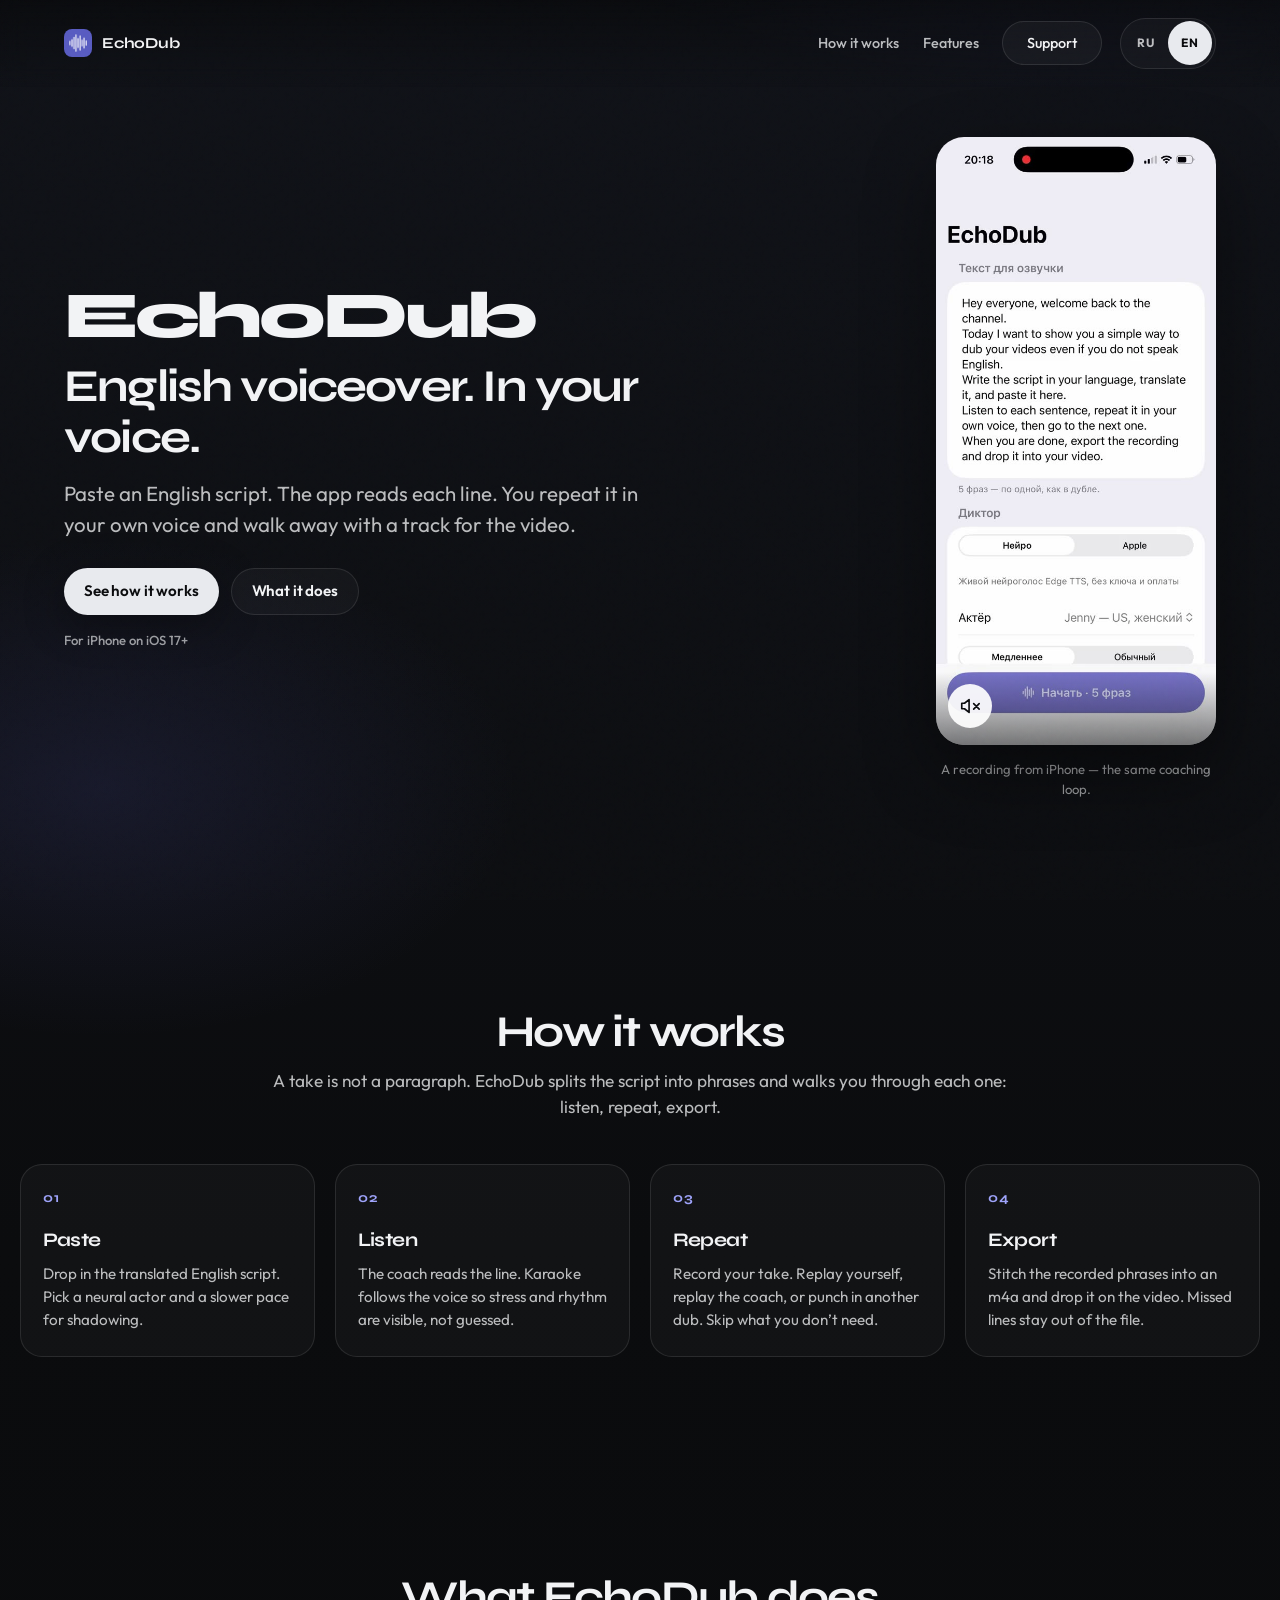
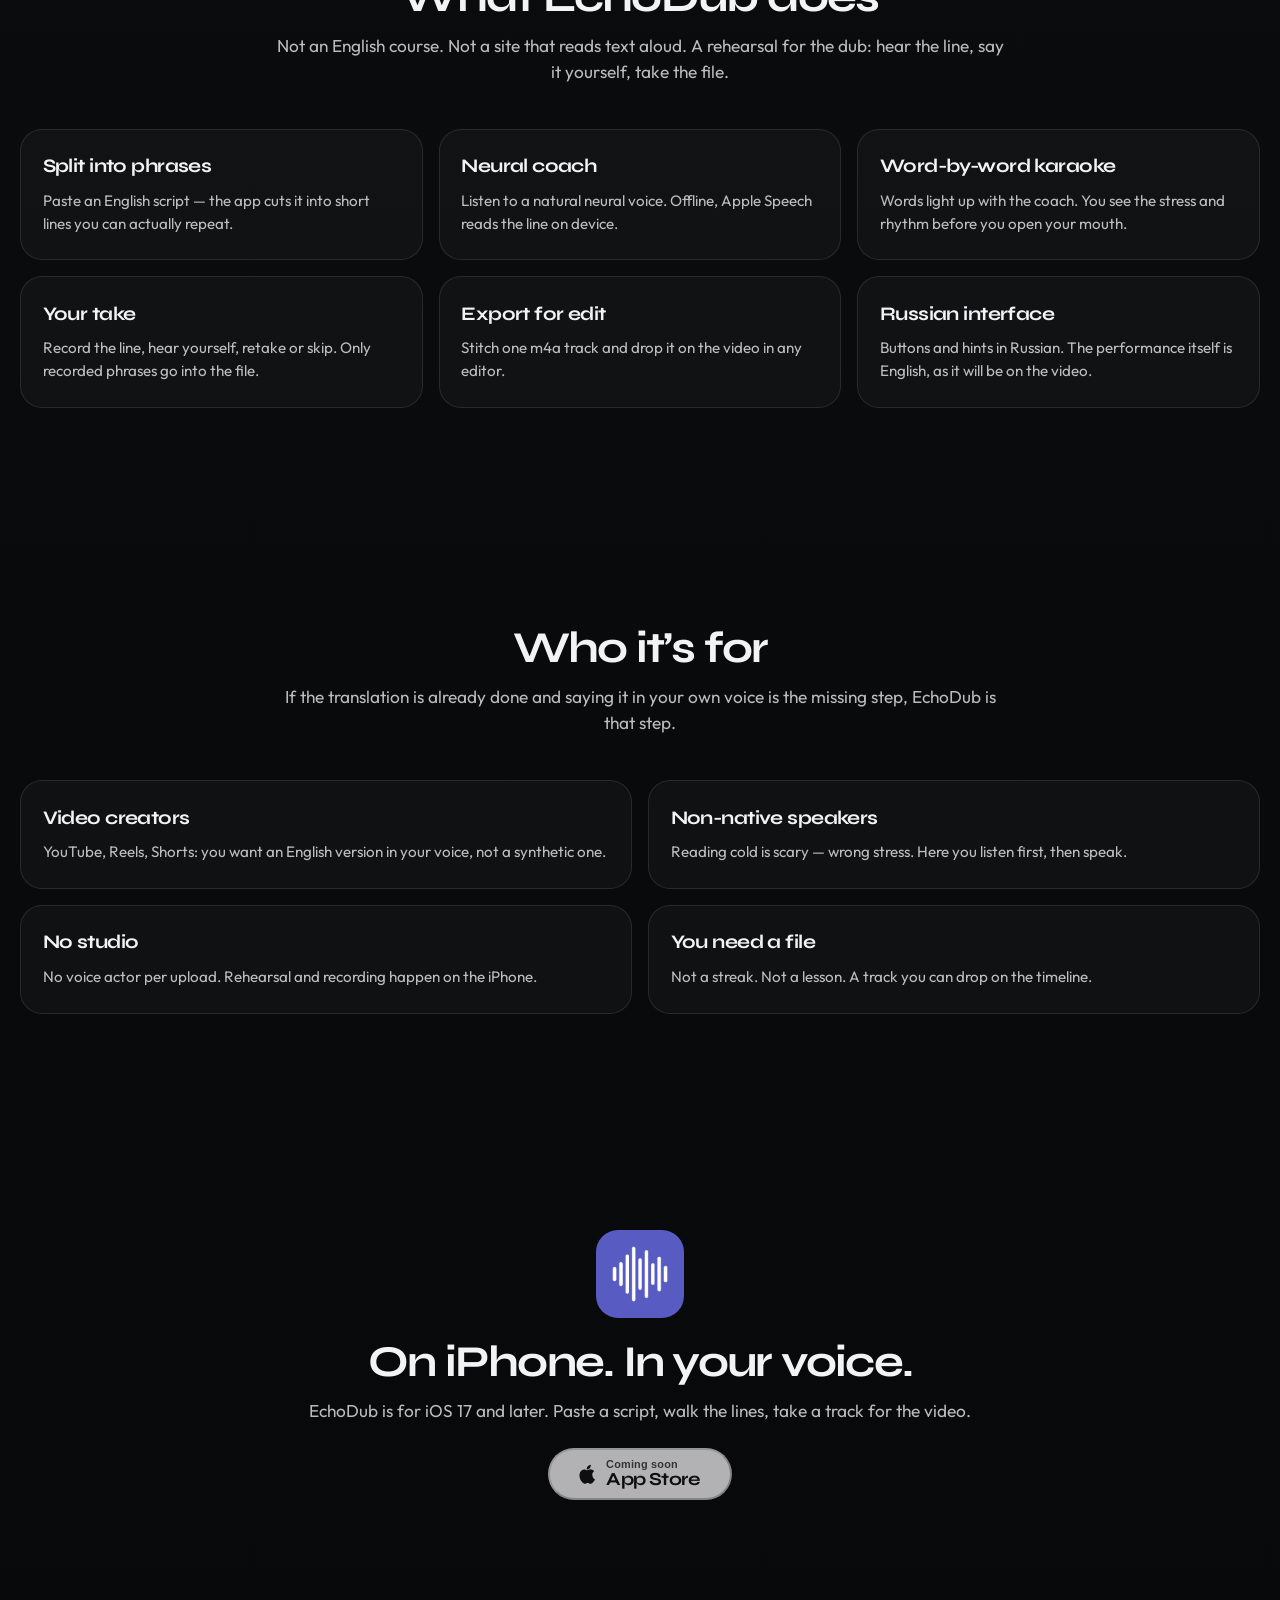
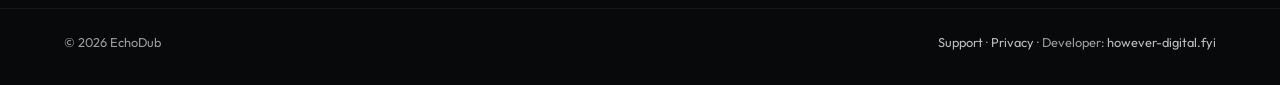
==== commit 72077d4f: "feat: update landing" ====
--- a/index.html
+++ b/index.html
@@ -32,7 +32,7 @@
       href="https://fonts.googleapis.com/css2?family=Outfit:wght@400;500;600&family=Syne:wght@600;700;800&display=swap"
       rel="stylesheet"
     />
-    <link rel="stylesheet" href="styles.css?v=4" />
+    <link rel="stylesheet" href="styles.css?v=15" />
     <script>
       (function () {
         var saved = localStorage.getItem("echodub-lang");
@@ -58,10 +58,9 @@
       </a>
       <div class="header-right">
         <nav class="nav">
-          <a href="#problem" data-i18n="nav.problem">Проблема</a>
-          <a href="#product" data-i18n="nav.product">Продукт</a>
-          <a href="#status" data-i18n="nav.status">Статус</a>
-          <a class="nav-cta" href="#invest" data-i18n="nav.cta">Написать</a>
+          <a href="#how" data-i18n="nav.how">Как это работает</a>
+          <a href="#features" data-i18n="nav.features">Возможности</a>
+          <a class="nav-cta" href="support.html" data-i18n="nav.cta">Поддержка</a>
         </nav>
         <div class="lang-switch" role="group" aria-label="Язык" data-i18n-aria="nav.lang">
           <button type="button" data-set-lang="ru">RU</button>
@@ -73,24 +72,17 @@
     <main id="content">
       <section class="hero">
         <div class="hero-copy">
-          <p class="eyebrow" data-i18n="hero.eyebrow">iOS · инструменты для авторов · MVP</p>
           <p class="brand-hero">EchoDub</p>
           <h1 data-i18n="hero.h1">Английская озвучка. Твоим голосом.</h1>
           <p class="lede" data-i18n="hero.lede">
-            Вставь переведённый сценарий. Нейродиктор читает каждую фразу. Ты
-            повторяешь — как в Duolingo, только для монтажа, не для стрика.
+            Вставь английский сценарий. Приложение читает каждую фразу. Ты
+            повторяешь своим голосом и забираешь готовую дорожку для ролика.
           </p>
           <div class="cta-row">
-            <a
-              class="btn btn-primary"
-              data-i18n="hero.cta"
-              data-i18n-href="hero.mail"
-              href="mailto:ilyandreev771@gmail.com?subject=EchoDub%20%E2%80%94%20%D0%B4%D0%B5%D0%BC%D0%BE"
-              >Показать продукт</a
-            >
-            <a class="btn btn-ghost" href="#demo" data-i18n="hero.loop">Смотреть цикл</a>
+            <a class="btn btn-primary" href="#demo" data-i18n="hero.cta">Смотреть, как это работает</a>
+            <a class="btn btn-ghost" href="#features" data-i18n="hero.loop">Что умеет</a>
           </div>
-          <p class="meta" data-i18n="hero.meta">Рабочий MVP на iOS 17+ · Microsoft Neural + Apple Speech</p>
+          <p class="meta" data-i18n="hero.meta">Для iPhone на iOS 17+</p>
         </div>
 
         <div class="hero-stage">
@@ -113,21 +105,46 @@
                 <button
                   type="button"
                   class="video-btn"
-                  data-video-toggle
-                  data-i18n-aria="demo.pause"
-                  aria-label="Пауза"
-                >
-                  Пауза
-                </button>
-                <button
-                  type="button"
-                  class="video-btn"
                   data-video-sound
                   data-i18n-aria="demo.unmute"
                   aria-label="Включить звук"
                   aria-pressed="false"
                 >
-                  Звук
+                  <svg class="icon-sound-off" viewBox="0 0 24 24" aria-hidden="true">
+                    <path
+                      fill="none"
+                      stroke="currentColor"
+                      stroke-width="1.8"
+                      stroke-linecap="round"
+                      stroke-linejoin="round"
+                      d="M11 5 6 9H3v6h3l5 4V5Z"
+                    />
+                    <path
+                      fill="none"
+                      stroke="currentColor"
+                      stroke-width="1.8"
+                      stroke-linecap="round"
+                      d="m16 9.5 6 6M22 9.5l-6 6"
+                    />
+                  </svg>
+                  <svg class="icon-sound-on" viewBox="0 0 24 24" aria-hidden="true">
+                    <path
+                      fill="none"
+                      stroke="currentColor"
+                      stroke-width="1.8"
+                      stroke-linecap="round"
+                      stroke-linejoin="round"
+                      d="M11 5 6 9H3v6h3l5 4V5Z"
+                    />
+                    <path
+                      fill="none"
+                      stroke="currentColor"
+                      stroke-width="1.8"
+                      stroke-linecap="round"
+                      stroke-linejoin="round"
+                      d="M15.5 8.5a4.2 4.2 0 0 1 0 7M18.2 6a7.5 7.5 0 0 1 0 12"
+                    />
+                  </svg>
                 </button>
               </div>
             </div>
@@ -138,10 +155,10 @@
 
       <section class="how" id="how">
         <div class="section-intro">
-          <h2 data-i18n="how.h2">Четыре такта. Один экспорт.</h2>
+          <h2 data-i18n="how.h2">Как это работает</h2>
           <p data-i18n="how.p">
-            Дубль — это не абзац. EchoDub режет английский сценарий на фразы и
-            проводит автора по каждой.
+            Дубль — это не абзац. EchoDub режет сценарий на фразы и проводит
+            тебя по каждой: слушал, повторил, собрал дорожку.
           </p>
         </div>
         <ol class="steps">
@@ -168,165 +185,96 @@
         </ol>
       </section>
 
-      <section class="problem" id="problem">
+      <section class="product" id="features">
         <div class="section-intro">
-          <h2 data-i18n="problem.h2">Перевод уже решён. Голос — нет.</h2>
-          <p data-i18n="problem.p">
-            Автор без английского получает сценарий за секунды. А сказать его —
-            не как нейросеть и не нанимая носителя на каждый ролик — до сих пор
-            узкое место.
+          <h2 data-i18n="features.h2">Что умеет EchoDub</h2>
+          <p data-i18n="features.p">
+            Не курс английского и не сайт, который читает текст вслух. Это
+            репетиция дубля: слышишь фразу, говоришь её сам, забираешь файл.
+          </p>
+        </div>
+        <ul class="feature-list">
+          <li>
+            <h3 data-i18n="features.1.h">Нарезка на фразы</h3>
+            <p data-i18n="features.1.p">Вставляешь английский сценарий — приложение режет его на короткие строки, которые удобно повторять.</p>
+          </li>
+          <li>
+            <h3 data-i18n="features.2.h">Нейродиктор</h3>
+            <p data-i18n="features.2.p">Слушаешь живой нейроголос. Если сети нет, читает Apple Speech на устройстве.</p>
+          </li>
+          <li>
+            <h3 data-i18n="features.3.h">Караоке по словам</h3>
+            <p data-i18n="features.3.p">Слова загораются вместе с диктором. Видно ударение и ритм до того, как откроешь рот.</p>
+          </li>
+          <li>
+            <h3 data-i18n="features.4.h">Свой дубль</h3>
+            <p data-i18n="features.4.p">Записываешь фразу, слушаешь себя, перезаписываешь или пропускаешь. В файл попадает только записанное.</p>
+          </li>
+          <li>
+            <h3 data-i18n="features.5.h">Экспорт в монтаж</h3>
+            <p data-i18n="features.5.p">Собираешь одну дорожку m4a и кидаешь её на ролик в любом редакторе.</p>
+          </li>
+          <li>
+            <h3 data-i18n="features.6.h">Русский интерфейс</h3>
+            <p data-i18n="features.6.p">Кнопки и подсказки на русском. Сам дубль — на английском, как в ролике.</p>
+          </li>
+        </ul>
+      </section>
+
+      <section class="problem" id="who">
+        <div class="section-intro">
+          <h2 data-i18n="who.h2">Кому это нужно</h2>
+          <p data-i18n="who.p">
+            Если перевод уже есть, а сказать его своим голосом — нет, EchoDub
+            закрывает этот шаг.
           </p>
         </div>
         <ul class="split-list">
           <li>
-            <h3 data-i18n="problem.1.h">TTS на таймлайне</h3>
-            <p data-i18n="problem.1.p">Быстро, дёшево и сразу слышно, что это синтетика. Аудитория отваливается. На флагманский ролик такое не ставят.</p>
-          </li>
-          <li>
-            <h3 data-i18n="problem.2.h">Нанять актёра</h3>
-            <p data-i18n="problem.2.p">Звучит хорошо. Не масштабируется на ежедневный YouTube или Reels — и это уже не голос автора.</p>
-          </li>
-          <li>
-            <h3 data-i18n="problem.3.h">Читать с листа</h3>
-            <p data-i18n="problem.3.p">Английский с телесуфлёра без тренера выходит деревянным: не те ударения, не та мелодия.</p>
-          </li>
-          <li>
-            <h3 data-i18n="problem.4.h">Языковые приложения</h3>
-            <p data-i18n="problem.4.p">Duolingo научит «the apple is red». Стебель для Premiere он не отдаст.</p>
+            <h3 data-i18n="who.1.h">Авторы роликов</h3>
+            <p data-i18n="who.1.p">YouTube, Reels, Shorts: хочешь английскую версию своим голосом, а не синтетикой.</p>
+          </li>
+          <li>
+            <h3 data-i18n="who.2.h">Не носители</h3>
+            <p data-i18n="who.2.p">Читать с листа страшно: не те ударения. Здесь сначала слушаешь, потом говоришь.</p>
+          </li>
+          <li>
+            <h3 data-i18n="who.3.h">Без студии</h3>
+            <p data-i18n="who.3.p">Не нужно нанимать актёра на каждый выпуск. Репетиция и запись — на iPhone.</p>
+          </li>
+          <li>
+            <h3 data-i18n="who.4.h">Нужен файл</h3>
+            <p data-i18n="who.4.p">Не стрик и не урок. На выходе дорожка, которую можно положить на таймлайн.</p>
           </li>
         </ul>
       </section>
 
-      <section class="product" id="product">
-        <div class="section-intro">
-          <h2 data-i18n="product.h2">Репетиционная будка, а не очередной TTS-сайт.</h2>
-          <p data-i18n="product.p">
-            EchoDub стоит между «есть английский сценарий» и «есть человеческая
-            озвучка». Интерфейс — на русском. Дубль — на английском. В этом клин.
-          </p>
-        </div>
-        <ul class="feature-list">
-          <li>
-            <h3 data-i18n="product.1.h">Нейродиктор без ключа</h3>
-            <p data-i18n="product.1.p">
-              Microsoft Edge TTS — Jenny, Guy, Aria, Ryan, Sonia — тот же класс
-              голосов, что на TextaVoice, внутри нативного iOS-цикла. Если сеть
-              падает, включается Apple Speech.
-            </p>
-          </li>
-          <li>
-            <h3 data-i18n="product.2.h">Караоке по строке</h3>
-            <p data-i18n="product.2.p">
-              Слова загораются вместе с диктором, потом ждут дубль. Автор слышит,
-              куда падает ударение, до того как открыть рот.
-            </p>
-          </li>
-          <li>
-            <h3 data-i18n="product.3.h">Собрано под дубль</h3>
-            <p data-i18n="product.3.p">
-              Перезапись, пропуск, назад, послушать себя. В файл попадает только
-              записанное. Нужен файл, а не стрик.
-            </p>
-          </li>
-        </ul>
-      </section>
-
-      <section class="compare" id="compare">
-        <div class="section-intro">
-          <h2 data-i18n="compare.h2">Почему это, а не то.</h2>
-          <p data-i18n="compare.p">Не курс языка. Не сайт, который читает текст вслух.</p>
-        </div>
-        <div class="table-wrap">
-          <table>
-            <thead>
-              <tr>
-                <th scope="col"><span class="visually-hidden" data-i18n="compare.col.metric">Критерий</span></th>
-                <th scope="col">EchoDub</th>
-                <th scope="col">TTS / TextaVoice</th>
-                <th scope="col" data-i18n="compare.col.duo">Duolingo и аналоги</th>
-                <th scope="col" data-i18n="compare.col.va">Актёр озвучки</th>
-              </tr>
-            </thead>
-            <tbody>
-              <tr>
-                <th scope="row" data-i18n="compare.r1.h">Твой голос в ролике</th>
-                <td data-i18n="compare.yes">Да</td>
-                <td data-i18n="compare.no">Нет</td>
-                <td data-i18n="compare.no">Нет</td>
-                <td data-i18n="compare.r1.va">Чужой</td>
-              </tr>
-              <tr>
-                <th scope="row" data-i18n="compare.r2.h">Тренер по фразам</th>
-                <td data-i18n="compare.yes">Да</td>
-                <td data-i18n="compare.no">Нет</td>
-                <td data-i18n="compare.r2.duo">Да, для слов</td>
-                <td data-i18n="compare.r2.va">Студийное время</td>
-              </tr>
-              <tr>
-                <th scope="row" data-i18n="compare.r3.h">Экспорт в монтаж</th>
-                <td>m4a</td>
-                <td data-i18n="compare.r3.tts">Аудиофайл</td>
-                <td data-i18n="compare.no">Нет</td>
-                <td data-i18n="compare.r3.va">Да, медленно</td>
-              </tr>
-              <tr>
-                <th scope="row" data-i18n="compare.r4.h">Цена за ролик</th>
-                <td data-i18n="compare.r4.app">Приложение</td>
-                <td data-i18n="compare.r4.tts">Бесплатно / кредиты</td>
-                <td data-i18n="compare.r4.duo">Подписка</td>
-                <td data-i18n="compare.r4.va">За дубль</td>
-              </tr>
-              <tr>
-                <th scope="row" data-i18n="compare.r5.h">Нативный цикл на iOS</th>
-                <td data-i18n="compare.yes">Да</td>
-                <td data-i18n="compare.r5.tts">Браузер</td>
-                <td data-i18n="compare.yes">Да</td>
-                <td>—</td>
-              </tr>
-            </tbody>
-          </table>
-        </div>
-      </section>
-
-      <section class="status" id="status">
-        <div class="status-grid">
-          <div>
-            <p class="eyebrow" data-i18n="status.eyebrow">Что уже есть</p>
-            <h2 data-i18n="status.h2">Живой MVP. Не Figma.</h2>
-            <p data-i18n="status.p">
-              iOS-приложение работает сегодня: сценарий, нарезка фраз, нейроголос,
-              микрофон, перезаписи, m4a на выходе. Эта страница — превью для
-              инвесторов. Дальше — TestFlight и App Store.
-            </p>
-          </div>
-          <ul class="built">
-            <li data-i18n="status.1">SwiftUI-приложение на iOS 17+</li>
-            <li data-i18n="status.2">Нарезка текста на рабочие фразы</li>
-            <li data-i18n="status.3">Голоса Edge TTS и запасной Apple Speech</li>
-            <li data-i18n="status.4">Микрофон и распознавание речи на устройстве</li>
-            <li data-i18n="status.5">Караоке, пока читает диктор</li>
-            <li data-i18n="status.6">Один m4a из записанных фраз</li>
-          </ul>
-        </div>
-      </section>
-
-      <section class="invest" id="invest">
-        <div class="invest-inner">
+      <section class="get" id="get">
+        <div class="get-inner">
           <img class="download-icon" src="assets/icon.png" alt="" width="88" height="88" />
-          <h2 data-i18n="invest.h2">Пройдём дубль вместе.</h2>
-          <p data-i18n="invest.p">
-            Если вам интересны инструменты для авторов или английский инвентарь
-            от неанглоязычных талантов — покажем продукт вживую и поговорим, что
-            уходит в следующий релиз.
-          </p>
-          <a
-            class="btn btn-primary btn-lg"
-            data-i18n="invest.cta"
-            data-i18n-href="hero.mail"
-            href="mailto:ilyandreev771@gmail.com?subject=EchoDub%20%E2%80%94%20%D0%B4%D0%B5%D0%BC%D0%BE"
-            >Написать письмо</a
+          <h2 data-i18n="get.h2">На iPhone. Своим голосом.</h2>
+          <p data-i18n="get.p">
+            EchoDub для iOS 17 и новее. Вставил сценарий, прошёл фразы — забрал
+            дорожку для ролика.
+          </p>
+          <button
+            type="button"
+            class="btn btn-store"
+            disabled
+            data-i18n-aria="get.store.aria"
+            aria-label="Скоро в App Store"
           >
-          <p class="meta">ilyandreev771@gmail.com · however-digital.tech</p>
+            <svg class="btn-store-mark" viewBox="0 0 16 20" width="18" height="22" aria-hidden="true">
+              <path
+                fill="currentColor"
+                d="M12.7 10.6c0-2.1 1.7-3.1 1.8-3.2-1-1.4-2.5-1.6-3.1-1.6-1.3-.1-2.6.8-3.2.8s-1.7-.8-2.8-.7c-1.4.1-2.8.9-3.5 2.2-1.5 2.6-.4 6.5 1.1 8.6.7 1 1.6 2.2 2.8 2.1 1.1 0 1.5-.7 2.8-.7s1.6.7 2.8.7 1.9-1 2.7-2c.8-.9 1.2-1.8 1.2-1.9-.1 0-2.3-.9-2.3-3.3zm-2.1-6.1c.6-.8 1-1.8.9-2.9-1 .1-2.1.6-2.8 1.4-.6.7-1.1 1.8-.9 2.8 1.1.1 2.2-.5 2.8-1.3z"
+              />
+            </svg>
+            <span class="btn-store-copy">
+              <span data-i18n="get.store.kicker">Скоро</span>
+              <span data-i18n="get.store">App Store</span>
+            </span>
+          </button>
         </div>
       </section>
     </main>
@@ -338,16 +286,16 @@
         ·
         <a href="privacy.html" data-i18n="footer.privacy">Конфиденциальность</a>
         ·
-        <span data-i18n="footer.made">Сделано в</span>
+        <span data-i18n="footer.made">Разработчик:</span>
         <a
-          href="https://however-digital.tech"
+          href="https://however-digital.fyi"
           target="_blank"
           rel="noopener noreferrer"
-          >however-digital.tech</a
+          >however-digital.fyi</a
         ></span
       >
     </footer>
 
-    <script src="script.js?v=4"></script>
+    <script src="script.js?v=14"></script>
   </body>
 </html>
--- a/styles.css
+++ b/styles.css
@@ -20,6 +20,9 @@
   --font-body: "Outfit", sans-serif;
   --ease: cubic-bezier(0.22, 1, 0.36, 1);
   --focus: #9ea3fa;
+  --page: 1400px;
+  --page-gutter: clamp(1.5rem, 5vw, 4rem);
+  --page-inline: calc((100% - min(var(--page), 100%)) / 2 + var(--page-gutter));
 }
 
 *,
@@ -116,7 +119,7 @@
   display: flex;
   align-items: center;
   justify-content: space-between;
-  padding: 1.1rem clamp(1.25rem, 4vw, 2.5rem);
+  padding: 1.1rem var(--page-inline);
   background: linear-gradient(180deg, rgba(8, 9, 11, 0.72), transparent);
   backdrop-filter: blur(10px);
 }
@@ -165,11 +168,11 @@
   color: var(--ink);
 }
 
-.nav-cta {
-  padding: 0 0.95rem;
+.nav a.nav-cta {
+  padding: 0 1.5rem;
   border: 1px solid var(--line);
   border-radius: 999px;
-  color: var(--ink) !important;
+  color: var(--ink);
   background: rgba(255, 255, 255, 0.04);
 }
 
@@ -202,7 +205,7 @@
 }
 
 .lang-switch button:active,
-.btn:active,
+.btn:active:not(:disabled),
 .ios-cta:active,
 .mic:active {
   opacity: 0.82;
@@ -210,7 +213,7 @@
 
 .hero {
   position: relative;
-  width: min(1400px, 100%);
+  width: min(var(--page), 100%);
   min-width: 0;
   min-height: 100svh;
   display: grid;
@@ -218,7 +221,7 @@
   align-items: center;
   gap: clamp(2.5rem, 6vw, 5.5rem);
   margin-inline: auto;
-  padding: clamp(6.5rem, 12vh, 8rem) clamp(1.5rem, 5vw, 4rem) clamp(3rem, 8vh, 5rem);
+  padding: clamp(6.5rem, 12vh, 8rem) var(--page-gutter) clamp(3rem, 8vh, 5rem);
 }
 
 .hero-copy {
@@ -316,6 +319,54 @@
   font-size: 1.02rem;
 }
 
+.btn-store {
+  gap: 0.65rem;
+  min-width: 11.5rem;
+  min-height: 3.2rem;
+  margin-top: 1.5rem;
+  padding: 0.55rem 1.35rem 0.55rem 1.15rem;
+  background: #f4f4f5;
+  color: #111;
+  box-shadow: none;
+}
+
+.btn-store-mark {
+  flex-shrink: 0;
+}
+
+.btn-store-copy {
+  display: flex;
+  flex-direction: column;
+  align-items: flex-start;
+  line-height: 1.05;
+}
+
+.btn-store-copy span:first-child {
+  font-size: 0.68rem;
+  font-weight: 600;
+  letter-spacing: 0.02em;
+  color: #444;
+}
+
+.btn-store-copy span:last-child {
+  font-family: var(--font-display);
+  font-size: 1.15rem;
+  font-weight: 700;
+  letter-spacing: -0.03em;
+}
+
+.btn-store:disabled {
+  cursor: not-allowed;
+  opacity: 0.72;
+  transform: none;
+  box-shadow: none;
+}
+
+.btn:disabled:hover {
+  transform: none;
+  box-shadow: none;
+}
+
 .meta {
   margin: 0;
   color: var(--faint);
@@ -361,30 +412,41 @@
   bottom: 0;
   z-index: 2;
   display: flex;
-  gap: 0.5rem;
   padding: 0.75rem 0.75rem 1.1rem;
-  background: linear-gradient(180deg, transparent, rgba(8, 9, 11, 0.72));
+  background: linear-gradient(180deg, transparent, rgba(8, 9, 11, 0.55));
 }
 
 .video-btn {
+  display: inline-flex;
+  align-items: center;
+  justify-content: center;
+  width: 44px;
+  min-width: 44px;
   min-height: 44px;
-  padding: 0 0.95rem;
+  padding: 0;
   border: 0;
   border-radius: 999px;
   background: rgba(255, 255, 255, 0.92);
   color: var(--accent-ink);
-  font: inherit;
-  font-size: 0.82rem;
-  font-weight: 650;
   cursor: pointer;
+}
+
+.video-btn svg {
+  width: 22px;
+  height: 22px;
+}
+
+.video-btn .icon-sound-on,
+.video-btn[aria-pressed="true"] .icon-sound-off {
+  display: none;
+}
+
+.video-btn[aria-pressed="true"] .icon-sound-on {
+  display: block;
 }
 
 .video-btn:active {
   opacity: 0.82;
-}
-
-.video-btn[aria-pressed="true"] {
-  background: var(--accent);
 }
 
 .status-bar {
@@ -794,8 +856,7 @@
 }
 
 .section-intro h2,
-.invest h2,
-.status h2 {
+.get h2 {
   margin: 0 0 0.75rem;
   font-family: var(--font-display);
   font-weight: 700;
@@ -805,8 +866,7 @@
 }
 
 .section-intro p,
-.invest p,
-.status p {
+.get p {
   margin: 0 auto;
   max-width: 46rem;
   color: var(--muted);
@@ -816,9 +876,7 @@
 .how,
 .problem,
 .product,
-.compare,
-.status,
-.invest {
+.get {
   padding: clamp(4.5rem, 12vh, 7.5rem) 0;
   scroll-margin-top: 4.5rem;
 }
@@ -976,7 +1034,7 @@
   background: var(--indigo-soft);
 }
 
-.invest-inner {
+.get-inner {
   width: min(760px, calc(100% - 2.5rem));
   margin: 0 auto;
   text-align: center;
@@ -989,8 +1047,8 @@
   border-radius: 22px;
 }
 
-.invest p {
-  margin-bottom: 1.5rem;
+.get p {
+  margin-bottom: 0;
 }
 
 .page-legal .legal-main,
@@ -1163,7 +1221,7 @@
   display: flex;
   justify-content: space-between;
   gap: 1rem;
-  padding: 1.5rem clamp(1.25rem, 4vw, 2.5rem) 2rem;
+  padding: 1.5rem var(--page-inline) 2rem;
   color: var(--faint);
   font-size: 0.8rem;
   border-top: 1px solid rgba(255, 255, 255, 0.05);
@@ -1244,7 +1302,7 @@
   }
 
   .feature-list {
-    grid-template-columns: 1fr;
+    grid-template-columns: 1fr 1fr;
   }
 
   .status h2,
